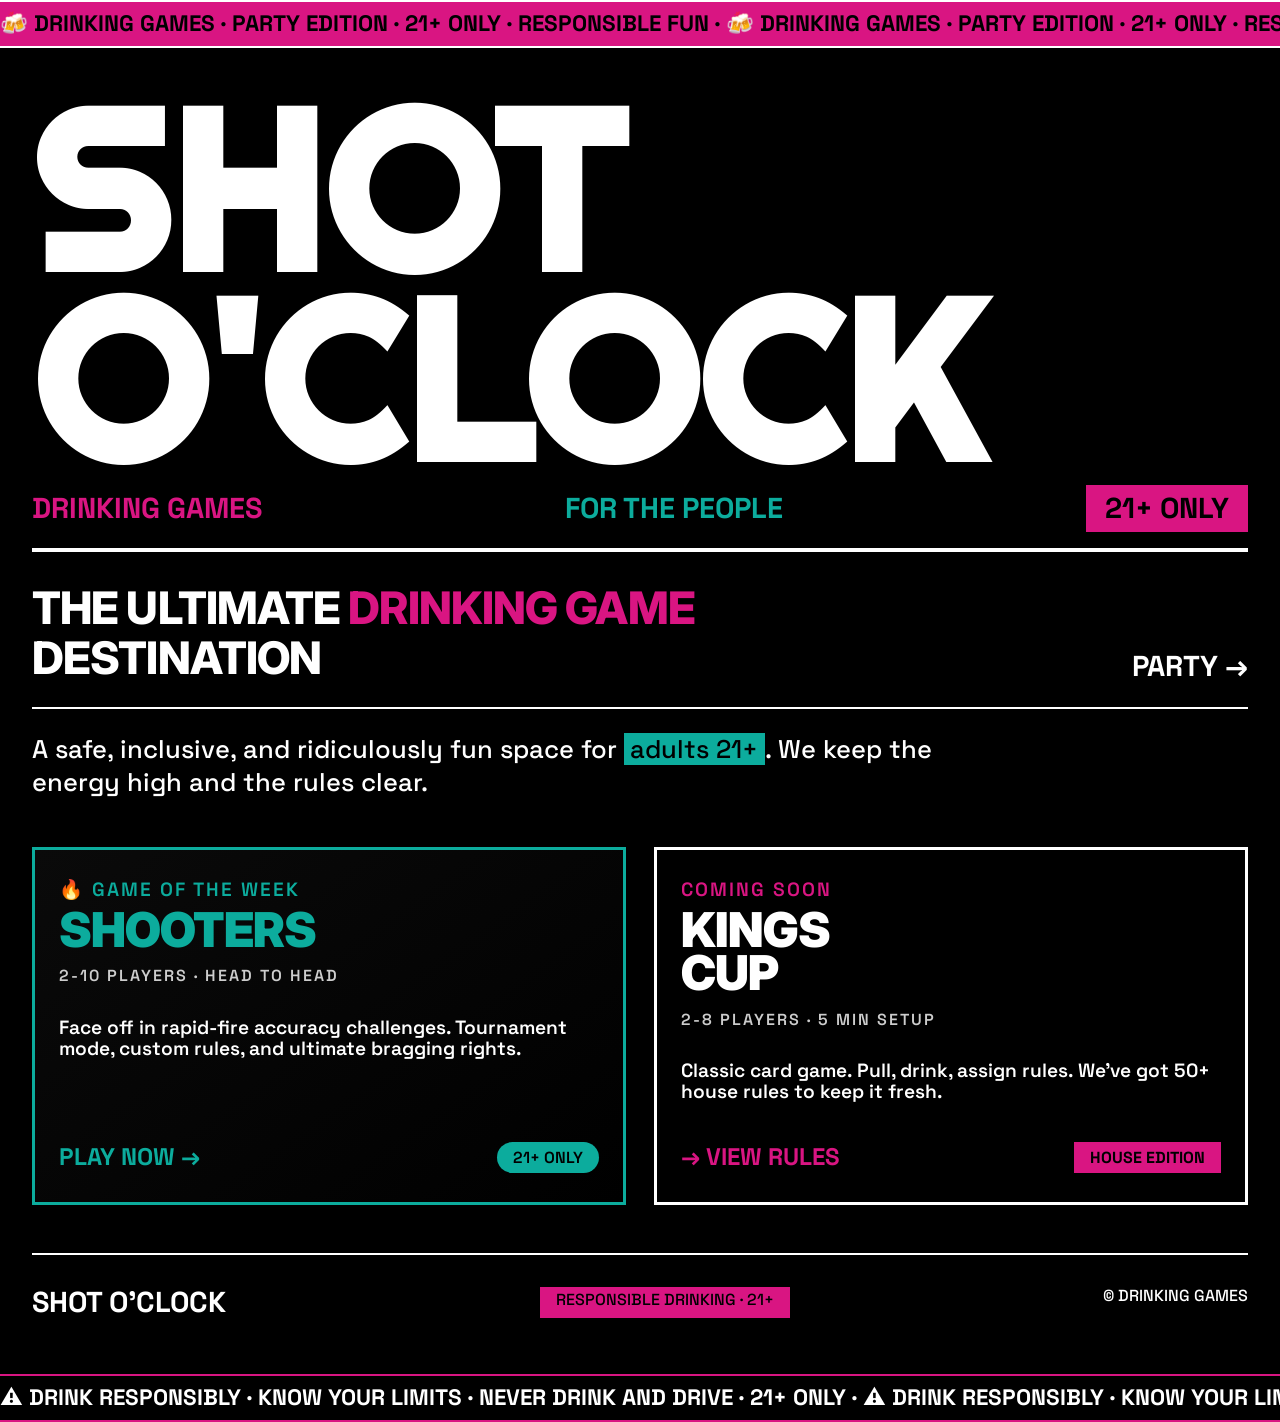
==== index.html @ 81509316 "Initial commit: shot o'clock homepage with shooters" ====
<!doctype html>
<html lang="en">
  <head>
    <meta charset="UTF-8" />
    <meta name="viewport" content="width=device-width, initial-scale=1.0" />
    <title>shot o'clock · Drinking Games</title>
    <!-- Google Fonts -->
    <link
      href="https://fonts.googleapis.com/css2?family=Inter:wght@700;800;900&family=Space+Grotesk:wght@500;600;700&display=swap"
      rel="stylesheet"
    />
    <link
      href="https://fonts.googleapis.com/css2?family=Inter:wght@700;800;900&family=Space+Grotesk:wght@500;600;700&family=Righteous&display=swap"
      rel="stylesheet"
    />
    <!-- External CSS -->
    <link rel="stylesheet" href="styles.css" />
  </head>
  <body>
    <!-- MARQUEE TOP -->
    <div class="marquee">
      <span
        >🍻 DRINKING GAMES · PARTY EDITION · 21+ ONLY · RESPONSIBLE FUN · 🍻
        DRINKING GAMES · PARTY EDITION · 21+ ONLY · RESPONSIBLE FUN ·</span
      >
    </div>

    <div class="container">
      <!-- HERO -->
      <div class="drag-area">
        <div class="drag-text">SHOT<br />O'CLOCK</div>
        <div class="sub-drag">
          <span class="accent-pink">DRINKING GAMES</span>
          <span class="accent-teal">FOR THE PEOPLE</span>
          <span class="age-badge">21+ ONLY</span>
        </div>
      </div>

      <!-- TAGLINE -->
      <div class="tagline-wrapper">
        <h2 class="tagline">
          THE ULTIMATE
          <span class="accent-pink">DRINKING GAME</span> DESTINATION
        </h2>
        <span class="party-arrow">PARTY →</span>
      </div>

      <p class="intro-text">
        A safe, inclusive, and ridiculously fun space for
        <span class="highlight-teal">adults 21+</span>. We keep the energy high
        and the rules clear.
      </p>

      <!-- GAME CATEGORIES BADGES -->
      <!-- <div class="badge-container">
        <span class="badge badge-pink">BEER PONG</span>
        <span class="badge">KINGS CUP</span>
        <span class="badge badge-teal">FLIP CUP</span>
        <span class="badge">QUARTERS</span>
        <span class="badge">RAGE CAGE</span>
        <span class="badge">MOST LIKELY TO</span>
        <span class="badge">NEVER HAVE I EVER</span>
      </div> -->

      <!-- GAME CARDS GRID - 2 COLUMNS -->
      <div class="grid-2">
        <!-- SHOOTERS CARD - LINKS TO GAME -->
        <a href="games/shooters/shooters.html" class="card-link">
          <div class="card shooters-card">
            <span class="small-head" style="color: #0cac9d"
              >🔥 GAME OF THE WEEK</span
            >
            <h3 class="card-title" style="color: #0cac9d">SHOOTERS</h3>
            <p class="card-meta">2-10 PLAYERS · HEAD TO HEAD</p>
            <p class="card-description">
              Face off in rapid-fire accuracy challenges. Tournament mode,
              custom rules, and ultimate bragging rights.
            </p>
            <div class="card-footer">
              <span class="play-now">PLAY NOW →</span>
              <span
                class="badge-teal"
                style="padding: 0.4rem 1rem; border-radius: 40px"
                >21+ ONLY</span
              >
            </div>
          </div>
        </a>
        <!-- KINGS CUP CARD -->
        <div class="card">
          <span class="small-head">COMING SOON</span>
          <h3 class="card-title">KINGS<br />CUP</h3>
          <p class="card-meta">2-8 PLAYERS · 5 MIN SETUP</p>
          <p class="card-description">
            Classic card game. Pull, drink, assign rules. We've got 50+ house
            rules to keep it fresh.
          </p>
          <div class="card-footer">
            <span class="view-link">→ VIEW RULES</span>
            <span class="house-badge">HOUSE EDITION</span>
          </div>
        </div>
      </div>

      <!-- MARQUEE MIDDLE -->
      <!-- <div class="marquee marquee-teal">
        <span
          >🍺 BEER PONG · KINGS CUP · FLIP CUP · QUARTERS · SHOOTERS · 🍺 BEER
          PONG · KINGS CUP · FLIP CUP · QUARTERS · SHOOTERS ·</span
        >
      </div> -->

      <!-- FOOTER / PARTY TOOLS -->
      <!-- <div class="marquee marquee-white">
        <span
          >🛠️ PARTY TOOLS · CUP SETUP · PONG TABLES · SHOT TIMERS · RANDOMIZERS
          · 🛠️ PARTY TOOLS · CUP SETUP · PONG TABLES · SHOT TIMERS · RANDOMIZERS
          ·</span
        >
      </div> -->

      <div class="footer">
        <span class="footer-logo">SHOT O'CLOCK</span>
        <span class="footer-responsibility">RESPONSIBLE DRINKING · 21+</span>
        <span class="footer-copyright">© DRINKING GAMES</span>
      </div>
    </div>

    <!-- BOTTOM MARQUEE -->
    <div class="marquee marquee-bottom">
      <span
        >⚠️ DRINK RESPONSIBLY · KNOW YOUR LIMITS · NEVER DRINK AND DRIVE · 21+
        ONLY · ⚠️ DRINK RESPONSIBLY · KNOW YOUR LIMITS · NEVER DRINK AND DRIVE ·
        21+ ONLY ·</span
      >
    </div>

    <!-- Optional: Minimal JS for any future interactivity -->
    <script src="script.js"></script>
  </body>
</html>
---- styles.css ----
/* ---------- GLOBAL RESET & TOKENS ---------- */
* {
  margin: 0;
  padding: 0;
  box-sizing: border-box;
}

body {
  background-color: #000;
  color: #fff;
  font-family: "Space Grotesk", "Inter", sans-serif;
  font-weight: 600;
  line-height: 1.1;
  text-transform: uppercase;
}

h1,
h2,
h3,
.giant-text {
  font-family: "Inter", sans-serif;
  font-weight: 900;
  letter-spacing: -0.02em;
  text-transform: uppercase;
}

.container {
  max-width: 1440px;
  margin: 0 auto;
  padding: 1.5rem 2rem;
}

/* ---------- COLOR ACCENTS ---------- */
.accent-pink {
  color: #d91582;
}

.accent-teal {
  color: #0cac9d;
}

.bg-pink {
  background-color: #d91582;
  color: #000;
}

.bg-teal {
  background-color: #0cac9d;
  color: #000;
}

.highlight-teal {
  background: #0cac9d;
  color: #000;
  padding: 0 0.4rem;
}

/* ---------- MARQUEE / TICKER ---------- */
.marquee {
  background: #d91582;
  color: #000;
  padding: 0.6rem 0;
  overflow: hidden;
  white-space: nowrap;
  font-weight: 800;
  font-size: 1.4rem;
  border-top: 2px solid #fff;
  border-bottom: 2px solid #fff;
}

.marquee span {
  display: inline-block;
  padding-left: 0;
  animation: scroll 20s linear infinite;
}

.marquee-teal {
  background: #0cac9d;
  color: #000;
  margin: 2rem 0;
}

.marquee-white {
  background: #fff;
  color: #000;
  margin: 3rem 0 1rem;
}

.marquee-bottom {
  background: #000;
  color: #fff;
  border-color: #d91582;
  border-width: 2px 0;
}

.marquee-bottom span {
  color: #fff;
}

@keyframes scroll {
  0% {
    transform: translateX(0);
  }
  100% {
    transform: translateX(-50%);
  }
}

/* ---------- HERO SECTION ---------- */
.drag-area {
  margin: 1.5rem 0 2rem 0;
  border-bottom: 4px solid #fff;
  padding-bottom: 1rem;
}

.drag-text {
  font-family: "Righteous", "Inter", sans-serif;
  font-size: clamp(6rem, 25vw, 14rem);
  font-weight: 900;
  line-height: 0.85;
  color: #fff;
  margin-bottom: 0.5rem;
  word-break: break-word;
}

.sub-drag {
  font-size: 1.8rem;
  font-weight: 700;
  display: flex;
  justify-content: space-between;
  align-items: center;
  flex-wrap: wrap;
}

.age-badge {
  background: #d91582;
  padding: 0.5rem 1.2rem;
  color: #000;
}

/* ---------- TAGLINE SECTION ---------- */
.tagline-wrapper {
  display: flex;
  justify-content: space-between;
  align-items: flex-end;
  border-bottom: 2px solid #fff;
  padding-bottom: 1.5rem;
  margin-bottom: 1.5rem;
  flex-wrap: wrap;
}

.tagline {
  font-size: 2.8rem;
  max-width: 70%;
  font-weight: 800;
}

.party-arrow {
  font-size: 1.8rem;
  font-weight: 700;
}

.intro-text {
  font-size: 1.6rem;
  font-weight: 500;
  text-transform: none;
  margin-bottom: 3rem;
  max-width: 80%;
  line-height: 1.3;
}

/* ---------- BADGES ---------- */
.badge-container {
  display: flex;
  gap: 1rem;
  margin-bottom: 3rem;
  flex-wrap: wrap;
}

.badge {
  display: inline-block;
  background: #fff;
  color: #000;
  padding: 0.2rem 1rem;
  border-radius: 40px;
  font-weight: 700;
  font-size: 0.9rem;
  margin-right: 0.5rem;
  margin-bottom: 0.5rem;
}

.badge-pink {
  background: #d91582;
  color: #000;
}

.badge-teal {
  background: #0cac9d;
  color: #000;
}

/* ---------- GRID & CARDS ---------- */
.grid-2 {
  display: grid;
  grid-template-columns: 1fr 1fr;
  gap: 1.8rem;
  margin: 3rem 0;
}

.card {
  border: 3px solid #fff;
  padding: 1.8rem 1.5rem;
  background: #000;
  display: flex;
  flex-direction: column;
  height: 100%;
}

.card-link {
  text-decoration: none;
  color: inherit;
  display: block;
  transition: transform 0.2s ease;
}

.card-link:hover {
  transform: translateY(-5px);
}

.shooters-card {
  border-color: #0cac9d;
  background: linear-gradient(145deg, #0a0a0a, #000);
}

.card-title {
  font-size: 3rem;
  line-height: 0.9;
  margin-bottom: 1rem;
}

.card-meta {
  font-size: 1rem;
  opacity: 0.8;
  text-transform: uppercase;
  letter-spacing: 2px;
  margin-bottom: 1rem;
}

.card-description {
  font-size: 1.2rem;
  text-transform: none;
  margin-top: 1rem;
  margin-bottom: 1.5rem;
  flex-grow: 1;
}

.card-footer {
  display: flex;
  justify-content: space-between;
  align-items: center;
  margin-top: 1rem;
}

.view-link {
  font-weight: 800;
  font-size: 1.5rem;
  color: #d91582;
}

.play-now {
  font-weight: 800;
  font-size: 1.5rem;
  color: #0cac9d;
}

.house-badge {
  background: #d91582;
  color: #000;
  padding: 0.4rem 1rem;
  font-weight: 800;
}

.small-head {
  font-size: 1.2rem;
  color: #d91582;
  letter-spacing: 2px;
  margin-bottom: 0.5rem;
  display: block;
}

/* ---------- FOOTER ---------- */
.footer {
  display: flex;
  justify-content: space-between;
  padding: 2rem 0;
  border-top: 2px solid #fff;
  margin-top: 1rem;
  flex-wrap: wrap;
}

.footer-logo {
  font-weight: 800;
  font-size: 1.8rem;
}

.footer-responsibility {
  font-weight: 500;
  background: #d91582;
  color: #000;
  padding: 0.3rem 1rem;
}

.footer-copyright {
  font-weight: 500;
}

/* ---------- RESPONSIVE ---------- */
@media (max-width: 900px) {
  .grid-2 {
    grid-template-columns: 1fr;
  }

  .container {
    padding: 1rem;
  }

  .drag-text {
    font-size: clamp(4rem, 15vw, 8rem);
  }

  .tagline {
    font-size: 2rem;
    max-width: 100%;
  }

  .intro-text {
    font-size: 1.3rem;
    max-width: 100%;
  }

  .card-title {
    font-size: 2.5rem;
  }
}

@media (max-width: 480px) {
  .sub-drag {
    flex-direction: column;
    align-items: flex-start;
    gap: 1rem;
  }

  .card-footer {
    flex-direction: column;
    align-items: flex-start;
    gap: 1rem;
  }

  .footer {
    flex-direction: column;
    gap: 1rem;
    align-items: center;
    text-align: center;
  }
}
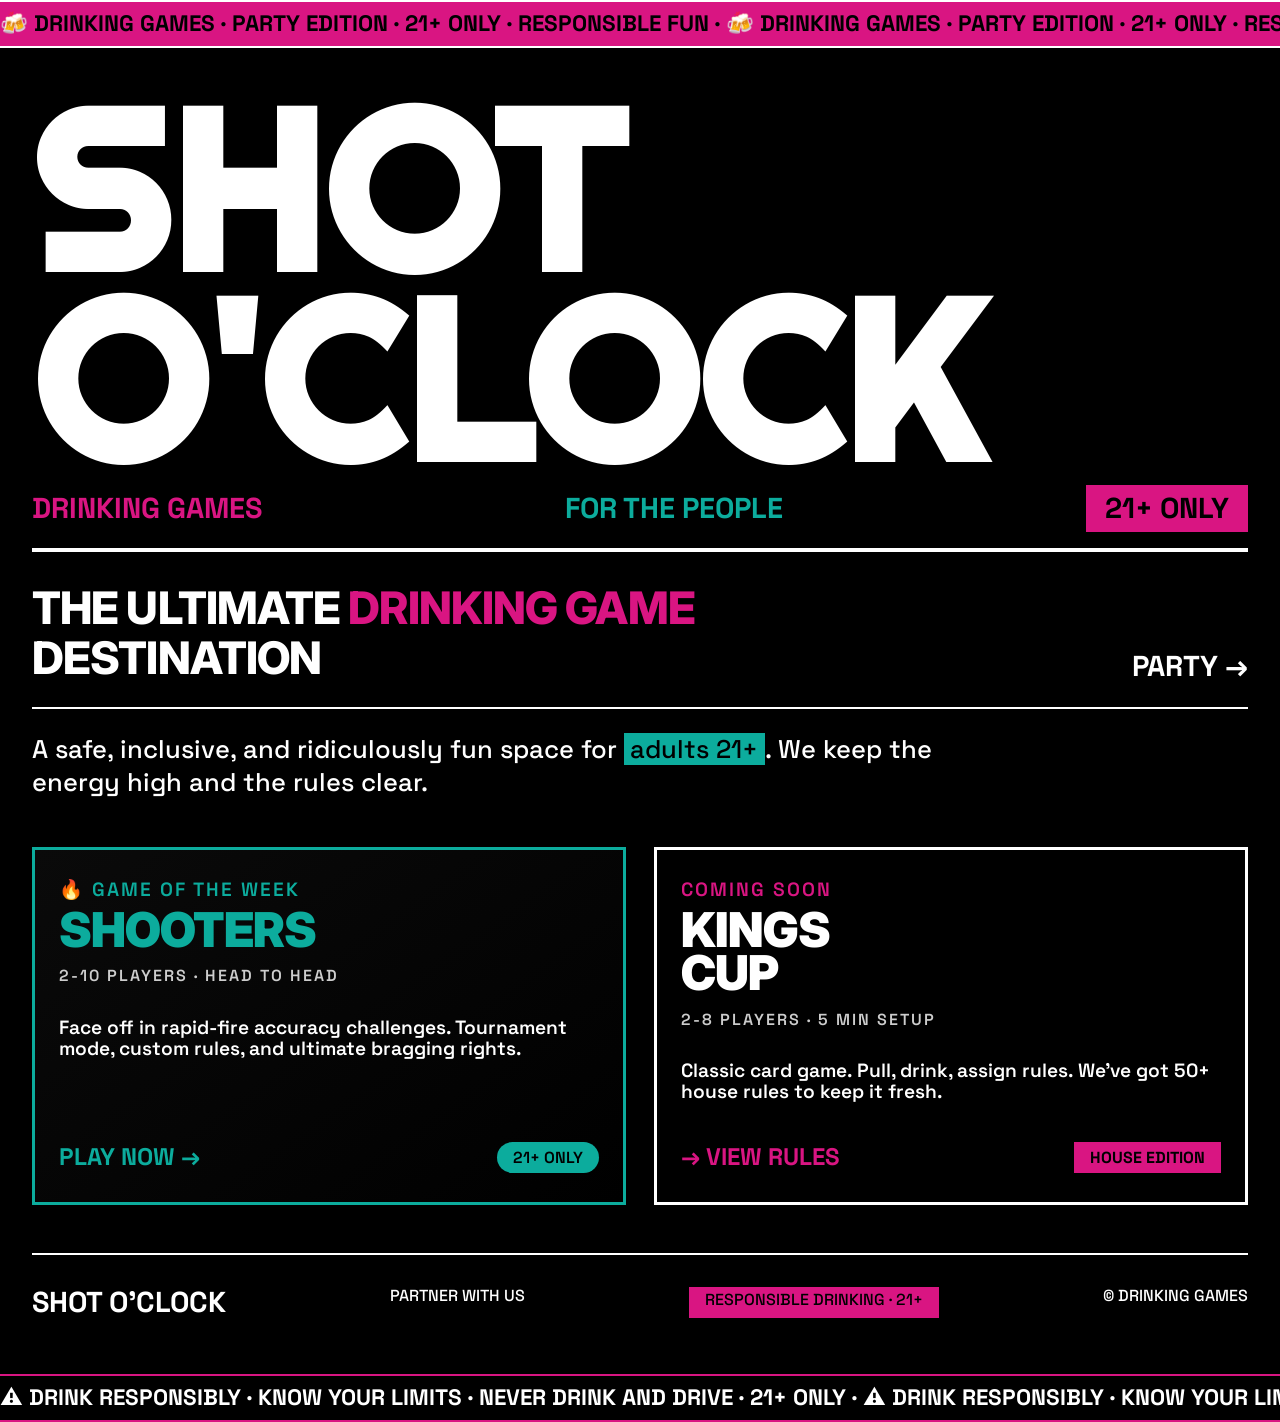
==== commit 94ce4282: "Adding sponsors page" ====
--- a/index.html
+++ b/index.html
@@ -121,6 +121,11 @@
 
       <div class="footer">
         <span class="footer-logo">SHOT O'CLOCK</span>
+        <a
+          href="sponsor.html"
+          style="color: white; text-decoration: none; font-weight: 500"
+          >PARTNER WITH US</a
+        >
         <span class="footer-responsibility">RESPONSIBLE DRINKING · 21+</span>
         <span class="footer-copyright">© DRINKING GAMES</span>
       </div>
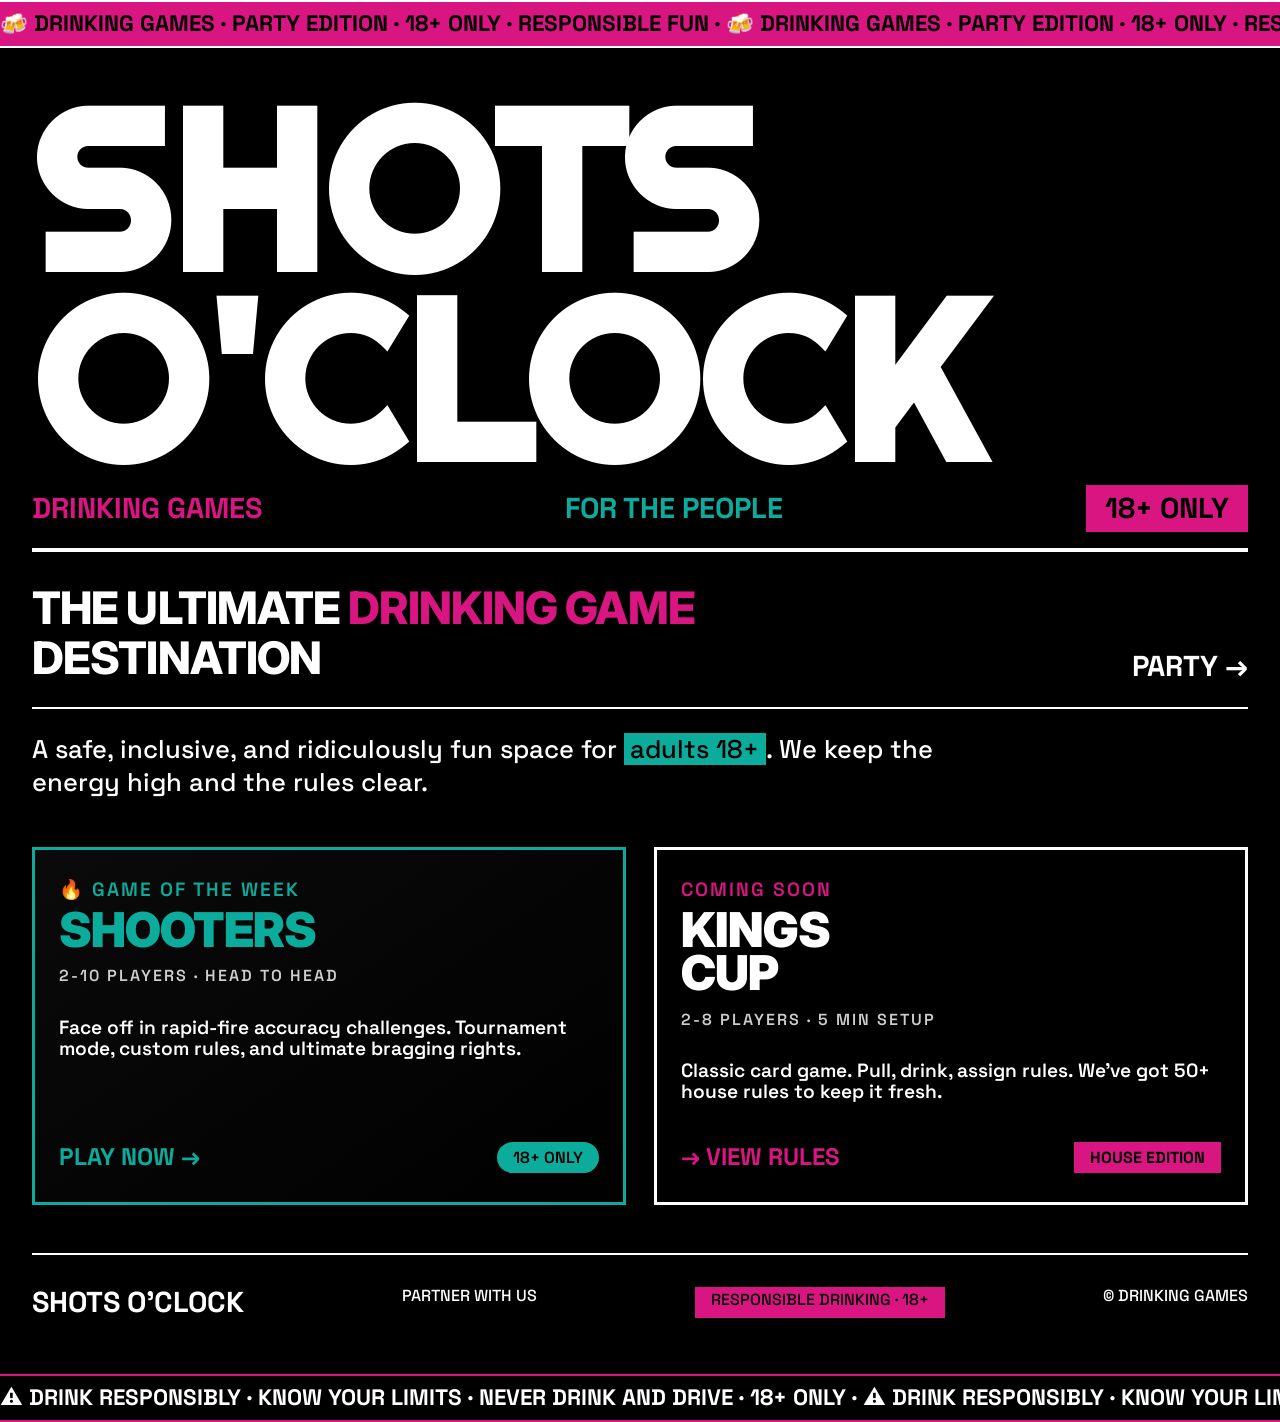
==== commit 68379d3c: "Adjusted site name to shotsoclock" ====
--- a/index.html
+++ b/index.html
@@ -3,7 +3,7 @@
   <head>
     <meta charset="UTF-8" />
     <meta name="viewport" content="width=device-width, initial-scale=1.0" />
-    <title>shot o'clock · Drinking Games</title>
+    <title>Shots o'clock · Drinking Games</title>
     <!-- Google Fonts -->
     <link
       href="https://fonts.googleapis.com/css2?family=Inter:wght@700;800;900&family=Space+Grotesk:wght@500;600;700&display=swap"
@@ -15,24 +15,39 @@
     />
     <!-- External CSS -->
     <link rel="stylesheet" href="styles.css" />
+    <!-- Google tag (gtag.js) -->
+    <script
+      async
+      src="https://www.googletagmanager.com/gtag/js?id=G-31WJRYHQBF"
+    ></script>
+    <script>
+      window.dataLayer = window.dataLayer || [];
+      function gtag() {
+        dataLayer.push(arguments);
+      }
+      gtag("js", new Date());
+
+      gtag("config", "G-31WJRYHQBF");
+    </script>
+    <link rel="manifest" href="/manifest.json" />
   </head>
   <body>
     <!-- MARQUEE TOP -->
     <div class="marquee">
       <span
-        >🍻 DRINKING GAMES · PARTY EDITION · 21+ ONLY · RESPONSIBLE FUN · 🍻
-        DRINKING GAMES · PARTY EDITION · 21+ ONLY · RESPONSIBLE FUN ·</span
+        >🍻 DRINKING GAMES · PARTY EDITION · 18+ ONLY · RESPONSIBLE FUN · 🍻
+        DRINKING GAMES · PARTY EDITION · 18+ ONLY · RESPONSIBLE FUN ·</span
       >
     </div>
 
     <div class="container">
       <!-- HERO -->
       <div class="drag-area">
-        <div class="drag-text">SHOT<br />O'CLOCK</div>
+        <div class="drag-text">SHOTS<br />O'CLOCK</div>
         <div class="sub-drag">
           <span class="accent-pink">DRINKING GAMES</span>
           <span class="accent-teal">FOR THE PEOPLE</span>
-          <span class="age-badge">21+ ONLY</span>
+          <span class="age-badge">18+ ONLY</span>
         </div>
       </div>
 
@@ -47,7 +62,7 @@
 
       <p class="intro-text">
         A safe, inclusive, and ridiculously fun space for
-        <span class="highlight-teal">adults 21+</span>. We keep the energy high
+        <span class="highlight-teal">adults 18+</span>. We keep the energy high
         and the rules clear.
       </p>
 
@@ -81,7 +96,7 @@
               <span
                 class="badge-teal"
                 style="padding: 0.4rem 1rem; border-radius: 40px"
-                >21+ ONLY</span
+                >18+ ONLY</span
               >
             </div>
           </div>
@@ -113,20 +128,20 @@
       <!-- FOOTER / PARTY TOOLS -->
       <!-- <div class="marquee marquee-white">
         <span
-          >🛠️ PARTY TOOLS · CUP SETUP · PONG TABLES · SHOT TIMERS · RANDOMIZERS
-          · 🛠️ PARTY TOOLS · CUP SETUP · PONG TABLES · SHOT TIMERS · RANDOMIZERS
+          >🛠️ PARTY TOOLS · CUP SETUP · PONG TABLES · SHOTS TIMERS · RANDOMIZERS
+          · 🛠️ PARTY TOOLS · CUP SETUP · PONG TABLES · SHOTS TIMERS · RANDOMIZERS
           ·</span
         >
       </div> -->
 
       <div class="footer">
-        <span class="footer-logo">SHOT O'CLOCK</span>
+        <span class="footer-logo">SHOTS O'CLOCK</span>
         <a
           href="sponsor.html"
           style="color: white; text-decoration: none; font-weight: 500"
           >PARTNER WITH US</a
         >
-        <span class="footer-responsibility">RESPONSIBLE DRINKING · 21+</span>
+        <span class="footer-responsibility">RESPONSIBLE DRINKING · 18+</span>
         <span class="footer-copyright">© DRINKING GAMES</span>
       </div>
     </div>
@@ -134,13 +149,27 @@
     <!-- BOTTOM MARQUEE -->
     <div class="marquee marquee-bottom">
       <span
-        >⚠️ DRINK RESPONSIBLY · KNOW YOUR LIMITS · NEVER DRINK AND DRIVE · 21+
+        >⚠️ DRINK RESPONSIBLY · KNOW YOUR LIMITS · NEVER DRINK AND DRIVE · 18+
         ONLY · ⚠️ DRINK RESPONSIBLY · KNOW YOUR LIMITS · NEVER DRINK AND DRIVE ·
-        21+ ONLY ·</span
+        18+ ONLY ·</span
       >
     </div>
 
     <!-- Optional: Minimal JS for any future interactivity -->
     <script src="script.js"></script>
+    <script>
+      if ("serviceWorker" in navigator) {
+        window.addEventListener("load", () => {
+          navigator.serviceWorker
+            .register("/sw.js")
+            .then((registration) => {
+              console.log("ServiceWorker registered: ", registration);
+            })
+            .catch((error) => {
+              console.log("ServiceWorker registration failed: ", error);
+            });
+        });
+      }
+    </script>
   </body>
 </html>
